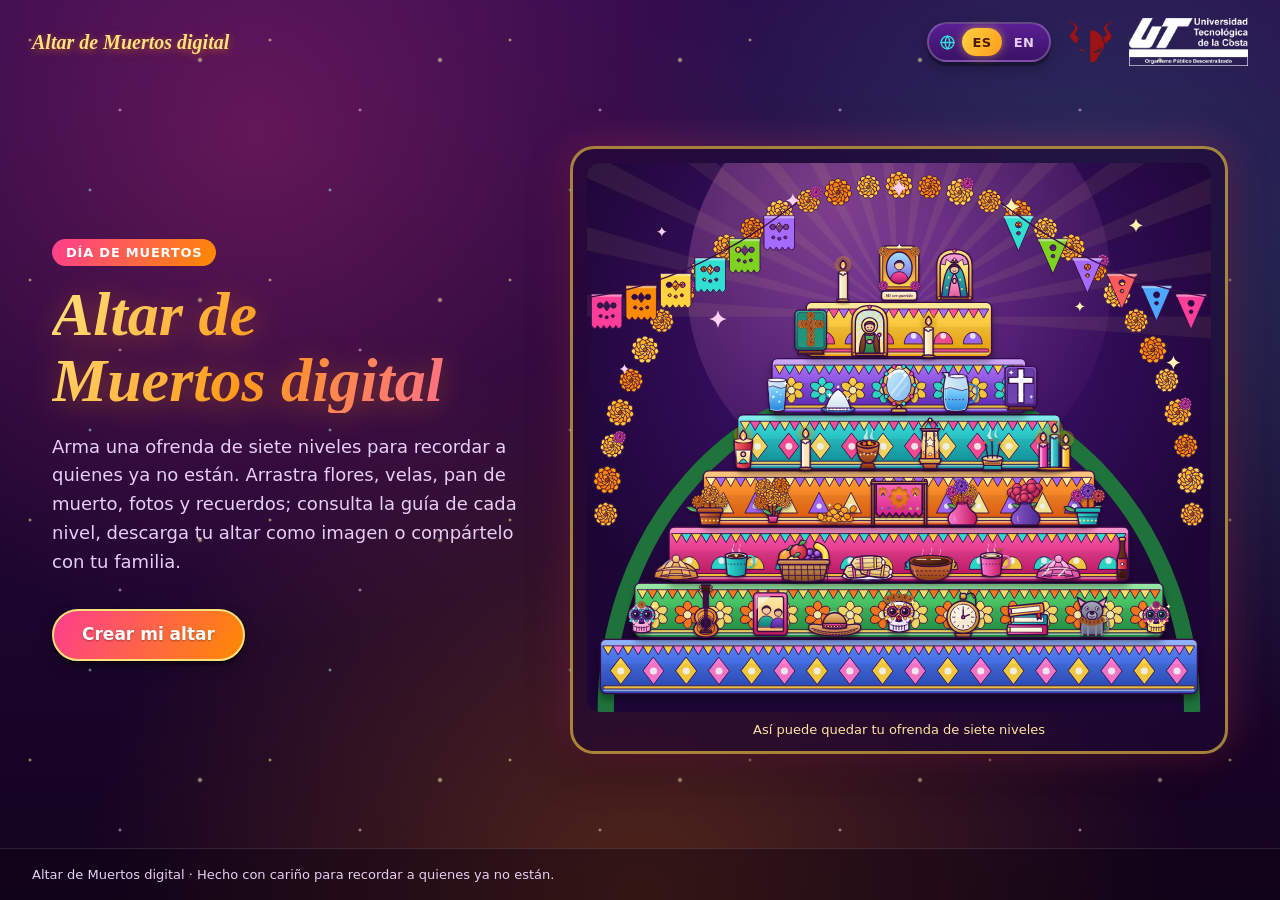
==== index.html @ 7933dbe8 "creacion de altar web" ====
<!doctype html>
<html lang="es">
<head>
  <meta charset="utf-8">
  <meta name="viewport" content="width=device-width, initial-scale=1">
  <title>Altar de Muertos digital</title>
  <meta name="description" content="Arma y comparte tu altar de muertos en línea.">
  <link rel="icon" type="image/png" href="favicon.png">
  <link rel="stylesheet" href="css/theme.css">
  <link rel="stylesheet" href="css/styles.css">
  <link rel="stylesheet" href="css/landing.css">
</head>
<body data-title-key="pageTitleHome" data-desc-key="pageDescHome">
  <div class="landing">
    <header class="landing__header">
      <a class="brand" href="index.html" data-i18n="brandHome">Altar de Muertos digital</a>
      <div class="landing__header-actions">
        <div class="lang-switch" role="group" data-i18n-attr="aria-label:langLabel" aria-label="Idioma">
          <svg viewBox="0 0 24 24" fill="none" stroke="currentColor" stroke-width="2" stroke-linecap="round" stroke-linejoin="round" aria-hidden="true"><circle cx="12" cy="12" r="9"/><path d="M3 12h18"/><path d="M12 3a14 14 0 010 18M12 3a14 14 0 000 18"/></svg>
          <button type="button" data-lang="es" aria-pressed="true" data-i18n-attr="title:langEs" title="Español">ES</button>
          <button type="button" data-lang="en" aria-pressed="false" data-i18n-attr="title:langEn" title="English">EN</button>
        </div>
        <div class="institution-logos" aria-label="Instituciones participantes" data-i18n-attr="aria-label:logosAria">
          <img src="logo-diti.png" alt="DITI" width="180" height="80">
          <img src="logo-ut.webp" alt="Universidad Tecnológica" width="180" height="80">
        </div>
      </div>
    </header>

    <main class="hero">
      <section>
        <span class="hero__eyebrow" data-i18n="heroEyebrow">Día de Muertos</span>
        <h1 class="hero__title" data-i18n="heroTitle">Altar de Muertos digital</h1>
        <p class="hero__text" data-i18n="heroText">
          Arma una ofrenda de siete niveles para recordar a quienes ya no están.
          Arrastra flores, velas, pan de muerto, fotos y recuerdos; consulta la guía de cada nivel,
          descarga tu altar como imagen o compártelo con tu familia.
        </p>
        <div class="hero__actions">
          <a class="btn btn--primary btn--lg" href="editor.html" data-i18n="heroCta">Crear mi altar</a>
        </div>
      </section>

      <section class="preview" aria-label="Vista previa del altar" data-i18n-attr="aria-label:previewAria">
        <div class="preview__host stage-host" id="preview"></div>
        <p class="preview__caption" data-i18n="previewCaption">Así puede quedar tu ofrenda de siete niveles</p>
      </section>
    </main>

    <footer class="landing__footer" data-i18n="footer">Altar de Muertos digital · Hecho con cariño para recordar a quienes ya no están.</footer>
  </div>

  <script src="js/i18n.js"></script>
  <script src="js/placeholders.js"></script>
  <script src="js/art-religion.js"></script>
  <script src="js/art-luz-flores.js"></script>
  <script src="js/art-comida.js"></script>
  <script src="js/art-recuerdos.js"></script>
  <script src="js/art-escenario.js"></script>
  <script src="js/config.js"></script>
  <script src="js/altar-core.js"></script>
  <script src="js/altar-stage.js"></script>
  <script>
    // Altar de ejemplo para la vista previa: un valor por espacio (null = vacío),
    // empezando por el piso de abajo.
    const SAMPLE = [
      ['calaveritaRosa', 'guitarra', 'fotoFamilia', 'sombrero', 'calavera', 'reloj', 'libros', 'xolo', 'calaveritaAmarilla'],
      ['panClasico', 'cafe', 'frutaCanasta', 'tamales', 'mole', 'chocolate', 'panAzucar', 'refrescoCola'],
      ['macetaCempasuchil', 'cempasuchil', 'petalos', 'papelFlores', 'ramoMixto', 'terciopelo', 'macetaMixta'],
      ['veladora', 'vela', 'copal', 'farol', 'incienso', 'velaColores'],
      ['vasoAgua', 'sal', 'espejo', 'jarraAgua', 'cruzSal'],
      ['cruzFlores', 'santo', 'vela'],
      ['vela', 'retrato', 'virgen'],
    ];
    const preview = AltarStage.create(document.getElementById('preview'));
    // Manteles de ejemplo por piso (ids de `tablecloths`, null = sin mantel).
    const SAMPLE_CLOTHS = [null, null, null, null, null, null, null];
    // Papel picado colgante de ejemplo (lugar → tipo, de `garlandSpots` y `garlands`).
    const SAMPLE_GARLANDS = { izquierda: 'clasico', derecha: 'banderines' };
    preview.render(AltarCore.deserialize({ s: SAMPLE, c: SAMPLE_CLOTHS, g: SAMPLE_GARLANDS }));
    I18N.applyStatic();
    I18N.onChange(() => preview.relabel());
  </script>
</body>
</html>
---- css/theme.css ----
/* Paleta festiva del Día de Muertos. Cambia los colores aquí. */
:root {
  --color-bg: #1a0630;
  --color-surface: #2b0d4a;
  --color-surface-alt: #3d1566;
  --color-text: #fff8ff;
  --color-text-muted: #e6cff5;
  --color-border: #7a3fb0;
  --color-accent: #ff3d8f;      /* rosa mexicano */
  --color-accent-hover: #ff62a5;
  --color-orange: #ff8a00;
  --color-yellow: #ffd23f;
  --color-turquoise: #2fe0d0;
  --color-green: #5fdc72;
  --color-violet: #a56bff;
  --color-accent-strong: #ffd23f;
  --color-accent-text: #ffffff;
  --color-floor-target: rgba(255, 210, 63, .38);
  --color-floor-blocked: rgba(255, 60, 60, .45);
  --color-slot: #fff3b0;
  --color-slot-target: rgba(255, 210, 63, .45);
  --color-floor-lit-glow: rgba(255, 226, 122, .85);
  --grad-primary: linear-gradient(120deg, #ff3d8f, #ff8a00);
  --grad-gold: linear-gradient(120deg, #ffd23f, #ff9a1a);
  --grad-cool: linear-gradient(120deg, #2fe0d0, #4a8bff);
  --font-sans: "Poppins", "Trebuchet MS", "Segoe UI", system-ui, sans-serif;
  --font-display: "Georgia", "Palatino Linotype", serif;
  --radius-sm: 10px;
  --radius-md: 16px;
  --radius-lg: 24px;
  --shadow-sm: 0 3px 10px rgba(0, 0, 0, .3);
  --shadow-md: 0 14px 38px rgba(0, 0, 0, .5);
}
---- css/styles.css ----
/* =========================================================================
 * ESTILOS GENERALES (colores desde css/theme.css)
 * ========================================================================= */
*, *::before, *::after { box-sizing: border-box; }
html, body { margin: 0; height: 100%; }
body {
  font-family: var(--font-sans);
  color: var(--color-text);
  background: var(--color-bg);
  -webkit-font-smoothing: antialiased;
}
h1, h2, h3, h4, p { margin: 0; }
.sr-only { position: absolute; width: 1px; height: 1px; overflow: hidden; clip: rect(0 0 0 0); white-space: nowrap; }

/* ---------- Botones ---------- */
.btn {
  display: inline-flex; align-items: center; justify-content: center; gap: 8px;
  height: 40px; padding: 0 16px;
  border: 2px solid rgba(255, 255, 255, .22);
  border-radius: 999px;
  background: linear-gradient(180deg, #5a1f94, #3a1266);
  color: var(--color-text);
  font: 600 14px/1 var(--font-sans);
  text-decoration: none; cursor: pointer; white-space: nowrap;
  box-shadow: 0 4px 0 rgba(0, 0, 0, .28), 0 6px 14px rgba(0, 0, 0, .25);
  transition: transform .15s, box-shadow .15s, filter .15s, border-color .15s;
}
.btn:hover { transform: translateY(-2px); filter: brightness(1.15); border-color: var(--color-yellow); }
.btn:active { transform: translateY(1px); box-shadow: 0 1px 0 rgba(0, 0, 0, .3); }
.btn:focus-visible, .cat:focus-visible, .tile:focus-visible, .chip:focus-visible, .icon-btn:focus-visible { outline: 3px solid var(--color-yellow); outline-offset: 2px; }
.btn:disabled { opacity: .4; cursor: default; transform: none; filter: none; }
.btn svg { width: 18px; height: 18px; flex: none; }
.btn--primary { background: var(--grad-primary); border-color: #ffe27a; color: #fff; text-shadow: 0 1px 2px rgba(0,0,0,.35); }
.btn--guide { background: var(--grad-gold); color: #4a1a00; border-color: #fff3b0; text-shadow: none; }
.btn--loved { background: var(--grad-cool); color: #062a4a; border-color: #d6fbf6; }
.btn--lg { height: 52px; padding: 0 28px; font-size: 17px; }
.btn--sm { height: 32px; padding: 0 12px; font-size: 13px; }

/* ---------- Lienzo (landing y editor) ---------- */
.stage-host { position: relative; overflow: hidden; }
.stage { position: absolute; transform-origin: 0 0; user-select: none; -webkit-user-select: none; }
.stage__back { position: absolute; inset: 0; pointer-events: none; }
.stage__back > svg { width: 100%; height: 100%; display: block; }

.floor {
  position: absolute;
  border-radius: 10px;
  filter: drop-shadow(0 8px 6px rgba(0, 0, 0, .35));
  transition: filter .2s, transform .2s;
}
.floor__art, .floor__art > svg { position: absolute; inset: 0; width: 100%; height: 100%; display: block; }
.floor::after {          /* capa de estado: destino, bloqueado, iluminado */
  content: ""; position: absolute; inset: 0; border-radius: 10px; pointer-events: none;
  transition: background-color .15s, box-shadow .15s;
}
.floor__tag {
  position: absolute; right: 12px; bottom: 6px; z-index: 2;
  padding: 2px 10px; border-radius: 999px;
  background: #3a0d4a; color: var(--color-yellow);
  font-size: 12px; font-weight: 700; opacity: 0; transition: opacity .15s;
}
.editor .floor.is-full .floor__tag { opacity: 1; }
.floor.is-target::after { background: var(--color-floor-target); box-shadow: inset 0 0 0 3px var(--color-yellow); }
.floor.is-blocked::after { background: var(--color-floor-blocked); box-shadow: inset 0 0 0 3px #ff5a5a; }
.editor .floor { cursor: pointer; }
.floor.is-hover::after { box-shadow: 0 0 0 3px var(--color-floor-lit-glow), 0 0 22px 4px var(--color-floor-lit-glow); }
.floor.is-lit { animation: lit-pulse 1.2s ease-in-out infinite alternate; }
.floor.is-lit::after { box-shadow: 0 0 0 4px #fff, 0 0 34px 10px var(--color-floor-lit-glow); background: rgba(255, 255, 255, .18); }
@keyframes lit-pulse { to { filter: drop-shadow(0 8px 6px rgba(0,0,0,.35)) brightness(1.25); } }

.floor__cloth { position: absolute; inset: 0; border-radius: 10px; overflow: hidden; pointer-events: none; z-index: 1; }
.floor__cloth > svg, .floor__cloth > img { display: block; width: 100%; height: 100%; }
.floor__cloth > img { object-fit: fill; }

.floor__btn {
  position: absolute; top: 50%; z-index: 3;
  width: 32px; height: 32px; padding: 0;
  border: 2px solid #fff3b0; border-radius: 50%;
  background: var(--grad-primary); color: #fff;
  display: flex; align-items: center; justify-content: center;
  cursor: pointer; opacity: 0; pointer-events: none;
  transition: opacity .15s, transform .15s;
}
.floor__btn svg { width: 16px; height: 16px; }
.floor__btn--cloth { right: calc(100% + 6px); transform-origin: 100% 50%; transform: translateY(-50%) scale(var(--inv-scale, 1)) translateX(-4px); }
.floor.is-hover .floor__btn, .floor.is-lit .floor__btn, .floor__btn:focus-visible {
  opacity: 1; pointer-events: auto; transform: translateY(-50%) scale(var(--inv-scale, 1));
}
body.is-dragging .floor__btn { display: none; }

/* Espacios: visibles al arrastrar, al pasar por el nivel o con un objeto en mano */
.slot {
  position: absolute; border: 2px dashed var(--color-slot); border-radius: 10px;
  background: rgba(255, 255, 255, .08);
  opacity: 0; pointer-events: none;
  transition: opacity .15s, background-color .15s, border-color .15s;
}
.slot.is-visible { opacity: 1; }
body.is-dragging .slot, body.is-armed .slot { opacity: .85; }
.slot.is-target, body.is-dragging .slot.is-target {
  opacity: 1; background: var(--color-slot-target); border-color: var(--color-yellow); border-style: solid;
  box-shadow: 0 0 14px var(--color-yellow);
}

.garland { position: absolute; pointer-events: none; }
.garland.has-garland { pointer-events: auto; }
.garland__art, .garland__art > svg { display: block; width: 100%; height: 100%; }

.item { position: absolute; transition: left .25s ease, top .25s ease, opacity .2s, transform .2s; animation: place .45s cubic-bezier(.3, 1.7, .5, 1); }
.item.is-entering { opacity: 0; }
.item__art, .ghost__art { width: 100%; height: 100%; }
.item__art { transition: transform .2s, filter .2s; transform-origin: 50% 100%; }
.item__art > svg, .item__art > img, .ghost__art > svg, .ghost__art > img {
  display: block; width: 100%; height: 100%; object-fit: contain; object-position: bottom;
}
.item__art > svg { filter: drop-shadow(0 3px 2px rgba(0, 0, 0, .35)); }
@keyframes place {
  0% { transform: translateY(-26px) scale(.5); opacity: 0; }
  100% { transform: none; opacity: 1; }
}

/* ---------- Aviso ---------- */
.toast {
  position: fixed; right: 22px; top: 84px; transform: translateX(16px);
  display: flex; align-items: flex-start; gap: 14px;
  padding: 14px 14px 14px 18px; border-radius: 14px;
  background: linear-gradient(135deg, #fff6d8, #ffe7a1); color: #4a1a00;
  font-weight: 650; font-size: 14px; line-height: 1.45;
  border: 2px solid #fff; box-shadow: 0 10px 30px rgba(28, 4, 40, .35), 0 0 0 1px rgba(255, 210, 63, .45);
  opacity: 0; pointer-events: none; transition: opacity .2s, transform .2s;
  z-index: 100; width: min(360px, calc(100% - 32px)); box-sizing: border-box;
}
.toast__message { flex: 1; }
.toast__close {
  flex: 0 0 28px; width: 28px; height: 28px; margin: -5px -5px 0 0;
  border: 0; border-radius: 50%; background: rgba(74, 26, 0, .1); color: #4a1a00;
  font: 700 20px/1 var(--font-sans); cursor: pointer;
}
.toast__close:hover, .toast__close:focus-visible { background: rgba(74, 26, 0, .2); outline: 2px solid #9a4f00; }
.toast.is-visible { opacity: 1; transform: translateX(0); pointer-events: auto; }

@media (max-width: 520px) {
  .toast { right: 12px; top: 72px; width: calc(100% - 24px); }
}

@media (prefers-reduced-motion: reduce) {
  .item, .floor, .toast, .btn, .item__art { transition: none; animation: none; }
  .floor.is-lit { animation: none; }
}

/* ---------- Selector de idioma (ES / EN) ---------- */
.lang-switch {
  flex: none; display: inline-flex; align-items: center; gap: 2px; height: 40px; padding: 3px 4px 3px 10px;
  border: 2px solid rgba(255, 255, 255, .22); border-radius: 999px;
  background: linear-gradient(180deg, #5a1f94, #3a1266); color: var(--color-text);
  box-shadow: 0 4px 0 rgba(0, 0, 0, .28), 0 6px 14px rgba(0, 0, 0, .25);
}
.lang-switch svg { width: 17px; height: 17px; margin-right: 4px; color: var(--color-turquoise); flex: none; }
.lang-switch button {
  height: 28px; min-width: 38px; padding: 0 10px; border: 0; border-radius: 999px; cursor: pointer;
  background: transparent; color: #e6cff5; font: 700 13px/1 var(--font-sans); letter-spacing: .04em;
  transition: background .15s, color .15s, transform .15s;
}
.lang-switch button:hover { color: #fff; background: rgba(255, 255, 255, .14); }
.lang-switch button.is-on { background: var(--grad-gold); color: #4a1a00; box-shadow: 0 0 10px rgba(255, 210, 63, .5); }
.lang-switch button:focus-visible { outline: 3px solid var(--color-yellow); outline-offset: 1px; }
@media (max-width: 767px) {
  .lang-switch { height: 42px; padding-left: 8px; }
  .lang-switch svg { display: none; }
  .lang-switch button { min-width: 32px; padding: 0 8px; }
}
---- css/landing.css ----
/* ---------- Página de inicio ---------- */
.landing {
  min-height: 100%; display: flex; flex-direction: column;
  background:
    radial-gradient(circle at 20% 15%, rgba(255, 61, 143, .28), transparent 40%),
    radial-gradient(circle at 85% 30%, rgba(47, 224, 208, .2), transparent 40%),
    radial-gradient(circle at 50% 100%, rgba(255, 138, 0, .25), transparent 50%),
    linear-gradient(180deg, #2a0a4a, #14031f);
  position: relative; overflow-x: hidden;
}
.landing::before {
  content: ""; position: absolute; inset: 0; pointer-events: none; opacity: .8;
  background-image:
    radial-gradient(2px 2px at 30px 40px, #fff6b0, transparent),
    radial-gradient(2px 2px at 120px 110px, #ffd0f2, transparent),
    radial-gradient(3px 3px at 200px 60px, #fff6b0, transparent),
    radial-gradient(2px 2px at 90px 190px, #9ff5ee, transparent);
  background-size: 240px 240px; animation: drift 40s linear infinite;
}
@keyframes drift { to { background-position: 240px 480px; } }
.landing > * { position: relative; }
.landing__header { display: flex; align-items: center; justify-content: space-between; padding: 18px 32px; }
.landing__header-actions { display: flex; align-items: center; gap: 16px; margin-left: auto; }
.brand { font: 700 20px var(--font-display); font-style: italic; color: #ffe27a; text-decoration: none; text-shadow: 0 2px 8px rgba(255, 138, 0, .5); }
.institution-logos { display: flex; align-items: center; justify-content: flex-end; gap: 16px; }
.institution-logos img { display: block; width: auto; height: 48px; max-width: min(22vw, 180px); object-fit: contain; }
.hero {
  flex: 1; display: grid; grid-template-columns: minmax(0, 5fr) minmax(0, 7fr); align-items: center; gap: 48px;
  max-width: 1240px; width: 100%; margin: 0 auto; padding: 24px 32px 56px;
}
.hero__eyebrow {
  display: inline-block; margin-bottom: 16px; padding: 6px 14px; border-radius: 999px;
  background: var(--grad-primary); color: #fff; font-size: 13px; font-weight: 700; letter-spacing: .06em; text-transform: uppercase;
}
.hero__title {
  font: 800 clamp(36px, 5.4vw, 62px)/1.05 var(--font-display); font-style: italic; text-wrap: balance;
  background: linear-gradient(120deg, #ffe27a, #ff9a1a 45%, #ff5fb0); -webkit-background-clip: text; background-clip: text; color: transparent;
  filter: drop-shadow(0 4px 14px rgba(255, 138, 0, .35));
}
.hero__text { margin-top: 20px; max-width: 46ch; font-size: 18px; line-height: 1.6; color: var(--color-text-muted); }
.hero__actions { margin-top: 32px; display: flex; gap: 12px; flex-wrap: wrap; }
.preview {
  background: rgba(30, 6, 52, .6); border: 3px solid rgba(255, 210, 63, .6);
  border-radius: var(--radius-lg); padding: 14px; box-shadow: 0 0 40px rgba(255, 61, 143, .3), var(--shadow-md);
}
.preview__host { width: 100%; aspect-ratio: var(--stage-ratio, 1000 / 880); border-radius: 14px;
  background: radial-gradient(circle at 50% 30%, #4a1480, #1c0634 75%); }
.preview__caption { margin-top: 10px; font-size: 13px; color: #ffe2a1; text-align: center; }
.landing__footer { padding: 18px 32px; font-size: 13px; color: var(--color-text-muted); border-top: 1px solid rgba(255, 255, 255, .12); background: rgba(10, 1, 15, .4); }
.landing .btn { background: linear-gradient(180deg, #5a1f94, #3a1266); }
.landing .btn--primary { background: var(--grad-primary); }
@media (max-width: 900px) {
  .landing__header, .landing__footer { padding-left: 16px; padding-right: 16px; }
  .institution-logos { gap: 10px; }
  .institution-logos img { height: 40px; max-width: 24vw; }
  .hero { grid-template-columns: 1fr; gap: 28px; padding: 12px 16px 40px; }
  .hero__text { font-size: 16px; }
}
@media (max-width: 560px) {
  .landing__header { flex-wrap: wrap; gap: 12px; }
  .landing__header-actions { width: 100%; justify-content: flex-end; }
}
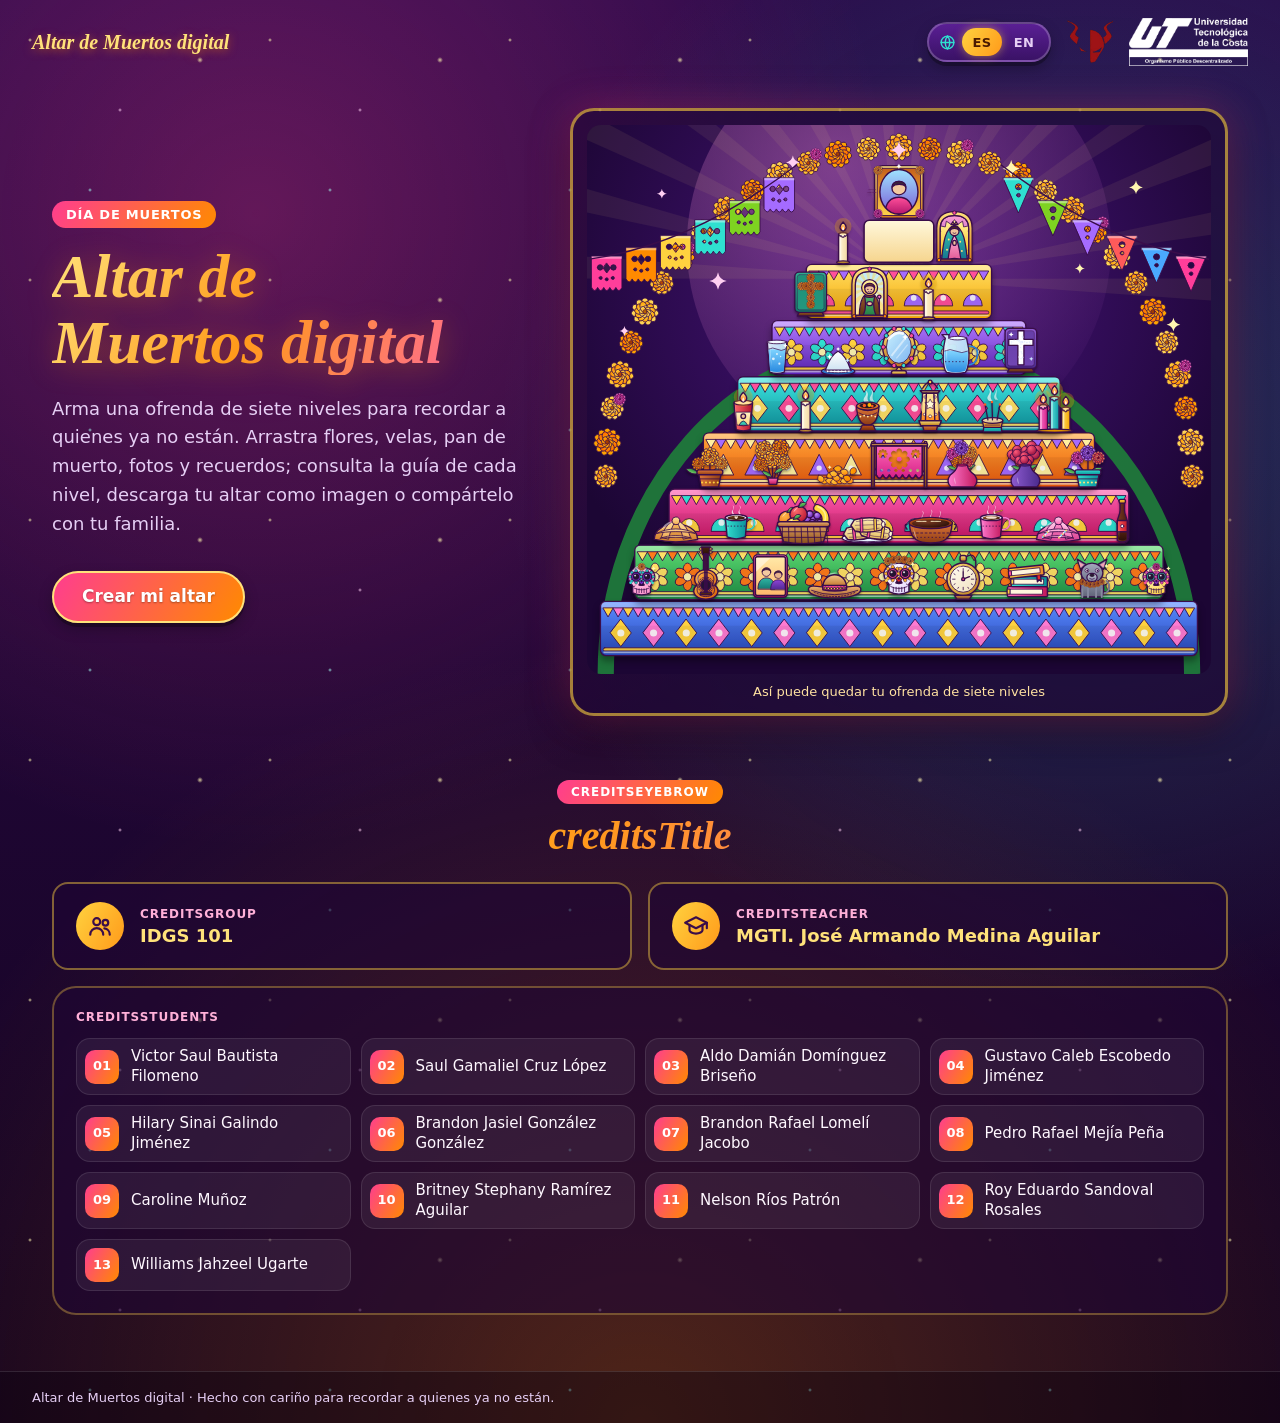
==== commit cf66727b: "arreglos finales" ====
--- a/index.html
+++ b/index.html
@@ -47,6 +47,55 @@
       </section>
     </main>
 
+    <!-- Créditos: cambia los textos por los datos reales.
+         Para agregar un estudiante, copia una línea <li>…</li>; el número se pone solo. -->
+    <section class="credits" aria-labelledby="credits-title">
+      <div class="credits__head">
+        <span class="credits__eyebrow" data-i18n="creditsEyebrow">Hecho por</span>
+        <h2 class="credits__title" id="credits-title" data-i18n="creditsTitle">Créditos</h2>
+      </div>
+
+      <div class="credits__meta">
+        <div class="credits__badge">
+          <span class="credits__icon" aria-hidden="true">
+            <svg viewBox="0 0 24 24" fill="none" stroke="currentColor" stroke-width="2" stroke-linecap="round" stroke-linejoin="round"><circle cx="9" cy="8" r="3.2"/><path d="M3 20c0-3.3 2.7-6 6-6s6 2.7 6 6"/><circle cx="17" cy="9" r="2.6"/><path d="M16 14.2c2.9.3 5 2.6 5 5.8"/></svg>
+          </span>
+          <div>
+            <h3 data-i18n="creditsGroup">Grupo</h3>
+            <p>IDGS 101</p>
+          </div>
+        </div>
+        <div class="credits__badge">
+          <span class="credits__icon" aria-hidden="true">
+            <svg viewBox="0 0 24 24" fill="none" stroke="currentColor" stroke-width="2" stroke-linecap="round" stroke-linejoin="round"><path d="M2 9l10-5 10 5-10 5z"/><path d="M6 11v5c0 1.5 2.7 3 6 3s6-1.5 6-3v-5"/><path d="M22 9v5"/></svg>
+          </span>
+          <div>
+            <h3 data-i18n="creditsTeacher">Profesor(a)</h3>
+            <p>MGTI. José Armando Medina Aguilar</p>
+          </div>
+        </div>
+      </div>
+
+      <div class="credits__students">
+        <h3 data-i18n="creditsStudents">Estudiantes</h3>
+        <ol class="credits__list">
+          <li>Victor Saul Bautista Filomeno</li>
+          <li>Saul Gamaliel Cruz López</li>
+          <li>Aldo Damián Domínguez Briseño</li>
+          <li>Gustavo Caleb Escobedo Jiménez</li>
+          <li>Hilary Sinai Galindo Jiménez</li>
+          <li>Brandon Jasiel González González</li>
+          <li>Brandon Rafael Lomelí Jacobo</li>
+          <li>Pedro Rafael Mejía Peña</li>
+          <li>Caroline Muñoz</li>
+          <li>Britney Stephany Ramírez Aguilar</li>
+          <li>Nelson Ríos Patrón</li>
+          <li>Roy Eduardo Sandoval Rosales</li>
+          <li>Williams Jahzeel Ugarte</li>
+        </ol>
+      </div>
+    </section>
+
     <footer class="landing__footer" data-i18n="footer">Altar de Muertos digital · Hecho con cariño para recordar a quienes ya no están.</footer>
   </div>
 
--- a/css/landing.css
+++ b/css/landing.css
@@ -46,6 +46,56 @@
 .preview__host { width: 100%; aspect-ratio: var(--stage-ratio, 1000 / 880); border-radius: 14px;
   background: radial-gradient(circle at 50% 30%, #4a1480, #1c0634 75%); }
 .preview__caption { margin-top: 10px; font-size: 13px; color: #ffe2a1; text-align: center; }
+/* ---------- Créditos ---------- */
+.credits { max-width: 1240px; width: 100%; margin: 0 auto; padding: 8px 32px 56px; }
+.credits__head { text-align: center; margin-bottom: 24px; }
+.credits__eyebrow {
+  display: inline-block; margin-bottom: 10px; padding: 5px 14px; border-radius: 999px;
+  background: var(--grad-primary); color: #fff; font-size: 12px; font-weight: 700; letter-spacing: .08em; text-transform: uppercase;
+}
+.credits__title {
+  font: 800 clamp(28px, 3.6vw, 40px)/1.1 var(--font-display); font-style: italic;
+  background: linear-gradient(120deg, #ffe27a, #ff9a1a 45%, #ff5fb0); -webkit-background-clip: text; background-clip: text; color: transparent;
+}
+.credits h3 { margin-bottom: 4px; font-size: 12px; font-weight: 700; letter-spacing: .08em; text-transform: uppercase; color: #ffb0d8; }
+.credits__meta { display: grid; grid-template-columns: repeat(auto-fit, minmax(260px, 1fr)); gap: 16px; margin-bottom: 16px; }
+.credits__badge {
+  display: flex; align-items: center; gap: 16px; padding: 18px 22px; border-radius: var(--radius-md);
+  background: rgba(30, 6, 52, .6); border: 2px solid rgba(255, 210, 63, .45);
+}
+.credits__badge p { font-size: 18px; font-weight: 700; color: #ffe27a; overflow-wrap: anywhere; }
+.credits__icon {
+  flex: none; display: grid; place-items: center; width: 48px; height: 48px; border-radius: 50%;
+  background: var(--grad-gold); color: #3a0d4a;
+}
+.credits__icon svg { width: 26px; height: 26px; }
+.credits__students {
+  padding: 22px; border-radius: var(--radius-lg);
+  background: rgba(30, 6, 52, .6); border: 2px solid rgba(255, 210, 63, .35);
+}
+.credits__students > h3 { margin-bottom: 14px; }
+/* Cuadrícula que se acomoda sola al ancho; el número sale de un contador CSS. */
+.credits__list {
+  list-style: none; margin: 0; padding: 0; counter-reset: alumno;
+  display: grid; grid-template-columns: repeat(auto-fill, minmax(250px, 1fr)); gap: 10px;
+}
+.credits__list li {
+  counter-increment: alumno; display: flex; align-items: center; gap: 12px; min-height: 52px;
+  padding: 8px 14px 8px 8px; border-radius: 14px; background: rgba(255, 255, 255, .06);
+  border: 1px solid rgba(255, 255, 255, .1); font-size: 15px; line-height: 1.3; color: var(--color-text);
+  transition: background .2s, border-color .2s, transform .2s;
+}
+.credits__list li:hover { background: rgba(255, 61, 143, .16); border-color: rgba(255, 210, 63, .5); transform: translateY(-2px); }
+.credits__list li::before {
+  content: counter(alumno, decimal-leading-zero); flex: none; display: grid; place-items: center;
+  width: 34px; height: 34px; border-radius: 10px; background: var(--grad-primary);
+  color: #fff; font-size: 13px; font-weight: 800;
+}
+.credits__list li:empty { display: none; }
+@media (prefers-reduced-motion: reduce) {
+  .credits__list li { transition: none; }
+  .credits__list li:hover { transform: none; }
+}
 .landing__footer { padding: 18px 32px; font-size: 13px; color: var(--color-text-muted); border-top: 1px solid rgba(255, 255, 255, .12); background: rgba(10, 1, 15, .4); }
 .landing .btn { background: linear-gradient(180deg, #5a1f94, #3a1266); }
 .landing .btn--primary { background: var(--grad-primary); }
@@ -55,6 +105,11 @@
   .institution-logos img { height: 40px; max-width: 24vw; }
   .hero { grid-template-columns: 1fr; gap: 28px; padding: 12px 16px 40px; }
   .hero__text { font-size: 16px; }
+  .credits { padding: 0 16px 40px; }
+}
+@media (max-width: 560px) {
+  .credits__students { padding: 16px; }
+  .credits__list { grid-template-columns: 1fr; }
 }
 @media (max-width: 560px) {
   .landing__header { flex-wrap: wrap; gap: 12px; }
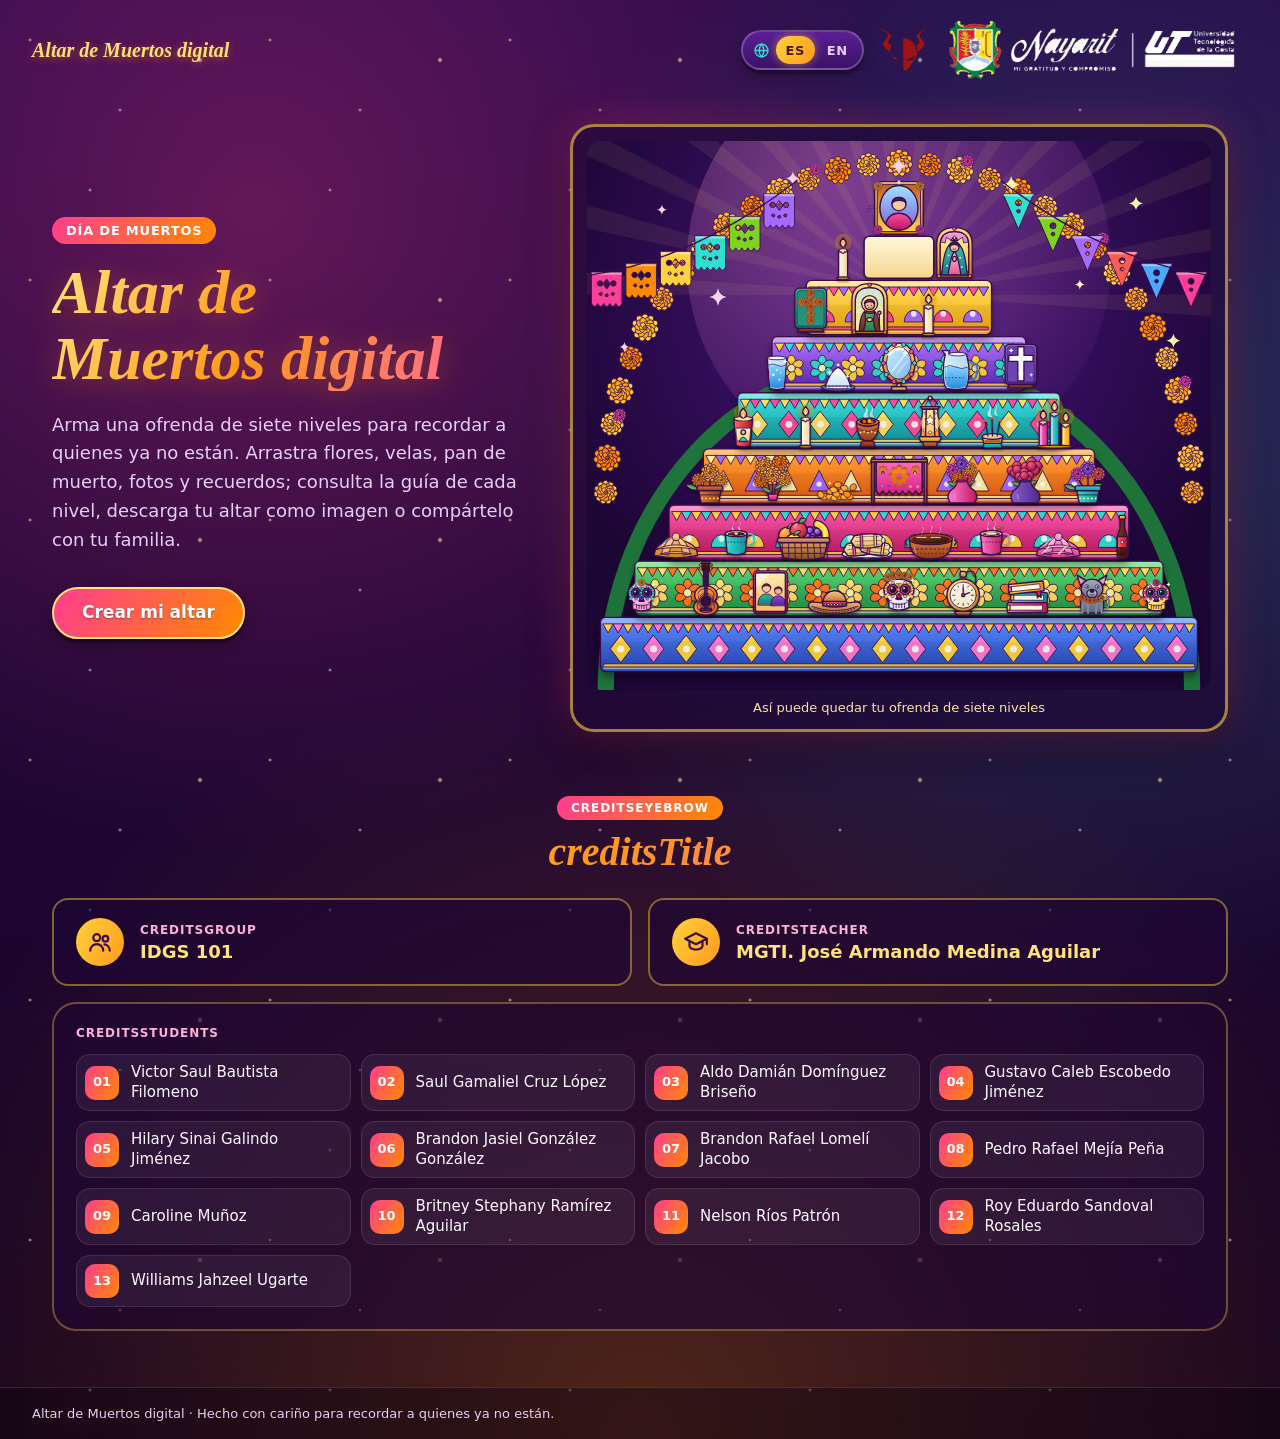
==== commit 26873258: "cambio de tamaño de logos" ====
--- a/index.html
+++ b/index.html
@@ -22,7 +22,7 @@
         </div>
         <div class="institution-logos" aria-label="Instituciones participantes" data-i18n-attr="aria-label:logosAria">
           <img src="logo-diti.png" alt="DITI" width="180" height="80">
-          <img src="logo-ut.webp" alt="Universidad Tecnológica" width="180" height="80">
+          <img class="logo-ut" src="logo-ut.png" alt="Universidad Tecnológica" width="1600" height="335">
         </div>
       </div>
     </header>
--- a/css/landing.css
+++ b/css/landing.css
@@ -23,7 +23,8 @@
 .landing__header-actions { display: flex; align-items: center; gap: 16px; margin-left: auto; }
 .brand { font: 700 20px var(--font-display); font-style: italic; color: #ffe27a; text-decoration: none; text-shadow: 0 2px 8px rgba(255, 138, 0, .5); }
 .institution-logos { display: flex; align-items: center; justify-content: flex-end; gap: 16px; }
-.institution-logos img { display: block; width: auto; height: 48px; max-width: min(22vw, 180px); object-fit: contain; }
+.institution-logos img { display: block; width: auto; height: 48px; max-width: min(40vw, 240px); object-fit: contain; }
+.institution-logos .logo-ut { height: 64px; max-width: min(45vw, 320px); }
 .hero {
   flex: 1; display: grid; grid-template-columns: minmax(0, 5fr) minmax(0, 7fr); align-items: center; gap: 48px;
   max-width: 1240px; width: 100%; margin: 0 auto; padding: 24px 32px 56px;
@@ -102,7 +103,8 @@
 @media (max-width: 900px) {
   .landing__header, .landing__footer { padding-left: 16px; padding-right: 16px; }
   .institution-logos { gap: 10px; }
-  .institution-logos img { height: 40px; max-width: 24vw; }
+  .institution-logos img { height: 40px; max-width: 40vw; }
+  .institution-logos .logo-ut { height: 50px; max-width: 45vw; }
   .hero { grid-template-columns: 1fr; gap: 28px; padding: 12px 16px 40px; }
   .hero__text { font-size: 16px; }
   .credits { padding: 0 16px 40px; }
